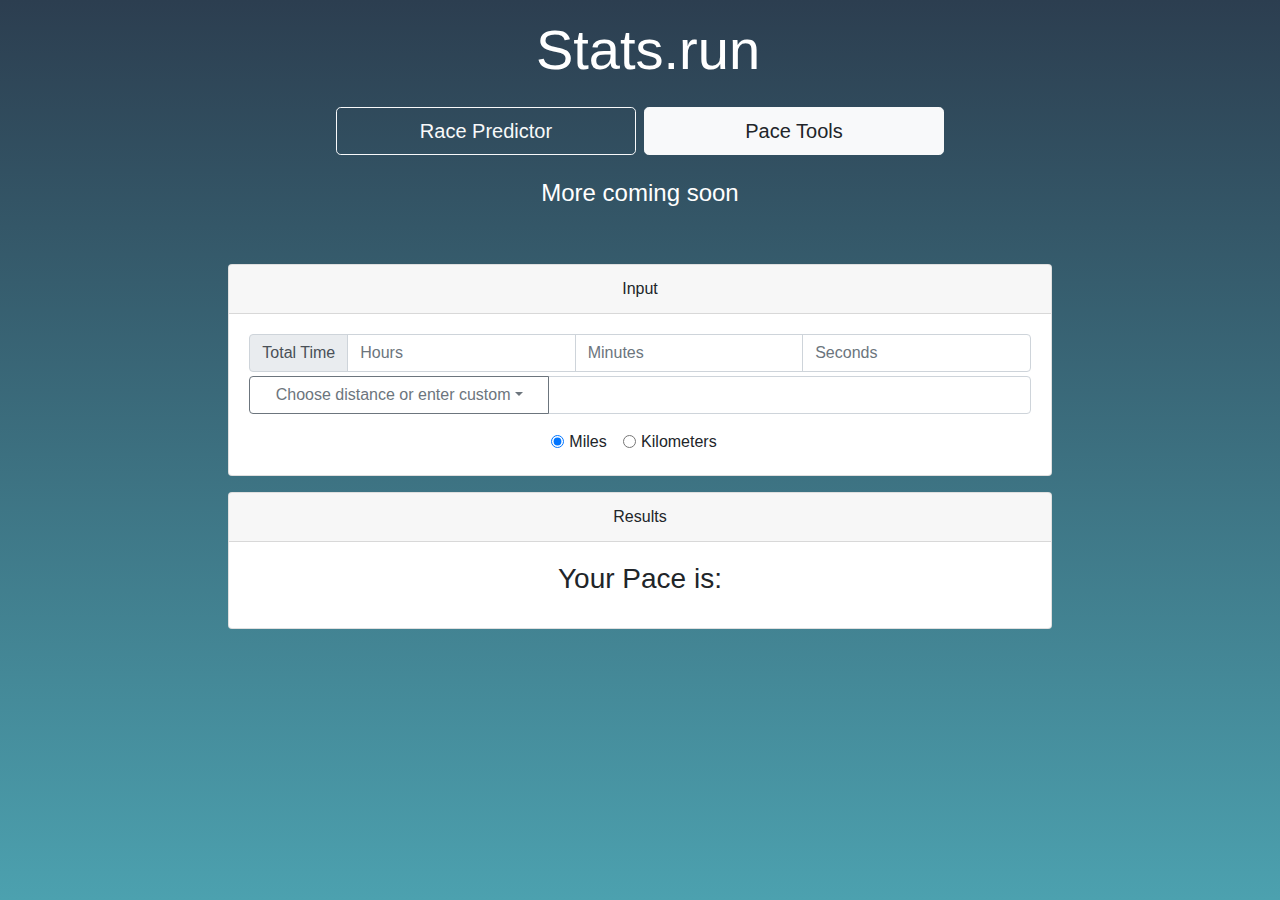
==== pacetools.html @ c3aa8e31 "Changed headings, removed unused css rules" ====
<!DOCTYPE html>
<html lang="en">

<head>
    <meta charset="UTF-8">
    <meta name="viewport" content="width=device-width, initial-scale=1.0">
    <meta http-equiv="X-UA-Compatible" content="ie=edge">
    <link rel="stylesheet" type="text/css" href="styles.css" />
    <link href="https://stackpath.bootstrapcdn.com/bootstrap/4.3.1/css/bootstrap.min.css" rel="stylesheet"
        integrity="sha384-ggOyR0iXCbMQv3Xipma34MD+dH/1fQ784/j6cY/iJTQUOhcWr7x9JvoRxT2MZw1T" crossorigin="anonymous">
    <title>Stats.run</title>
</head>

<body>
    <div class="container-fluid">
        <div class="row justify-content-center" id="nav">
            <div class="col-8 mt-3 text-center">
                <h1 class="display-4 ml-3 text-center">Stats.run</h1>
                <nav class="navbar navbar-light justify-content-center">
                    <form class="form-inline" style="justify-content: center">
                        <a href="index.html" class="btn btn-lg btn-outline-light mx-1 mt-2" role="button">Race
                            Predictor</a>
                        <a href="pacetools.html" class="btn btn-lg btn-outline-light mx-1 mt-2 active"
                            role="button">Pace Tools</a>
                    </form>
                </nav>
                <h4 class="mt-3">More coming soon</h4>
            </div>
        </div>
        <div class="row justify-content-center">
            <div class="col-sm-10 col-md-8 mt-5">
                <div class="card">
                    <div class="card-header text-center">
                        Input
                    </div>
                    <div class="card-body">
                        <div class="input-group">
                            <div class="input-group-prepend">
                                <span class="input-group-text">Total Time</span>
                            </div>
                            <input id="hr" type="number" aria-label="hr" class="form-control refresh"
                                placeholder="Hours">
                            <input id="min" type="number" aria-label="min" class="form-control refresh"
                                placeholder="Minutes">
                            <input id="sec" type="number" aria-label="sec" class="form-control refresh"
                                placeholder="Seconds">
                        </div>
                        <div class="input-group mt-1">
                            <div class="input-group-prepend">
                                <button id="btninput" type="button"
                                    class="btn btn-outline-secondary dropdown-toggle dropdown-toggle-split"
                                    data-toggle="dropdown" aria-haspopup="true" aria-expanded="false">
                                    Choose distance or enter custom
                                </button>
                                <div class="dropdown-menu">
                                    <a class="dropdown-item menuclick" id="marathon" href="#" data-value="26.219"
                                        data-valuem="42.195">Marathon</a>
                                    <a class="dropdown-item menuclick" id="hmarathon" href="#" data-value="13.109"
                                        data-valuem="21.098">Half Marathon</a>
                                    <a class="dropdown-item menuclick" id="20K" href="#" data-value="12.427"
                                        data-valuem="20">20K</a>
                                    <a class="dropdown-item menuclick" id="15K" href="#" data-value="9.321"
                                        data-valuem="15">15K</a>
                                    <a class="dropdown-item menuclick" id="10K" href="#" data-value="6.214"
                                        data-valuem="10">10K</a>
                                    <a class="dropdown-item menuclick" id="5K" href="#" data-value="3.107"
                                        data-valuem="5">5K</a>
                                </div>
                            </div>
                            <input type="number" id="distance" class="form-control refresh"
                                aria-label="Text input with segmented dropdown button">
                        </div>
                        <div id="switch" class="lm-3 text-center mt-3">
                            <div class="form-check form-check-inline">
                                <input class="form-check-input" type="radio" name="inlineRadioOptions" id="inlineRadio1"
                                    id="imperial" value="M" checked>
                                <label class="form-check-label" for="inlineRadio1">Miles</label>
                            </div>
                            <div class="form-check form-check-inline">
                                <input class="form-check-input" type="radio" name="inlineRadioOptions" id="inlineRadio2"
                                    id="metric" value="K">
                                <label class="form-check-label" for="inlineRadio2">Kilometers</label>
                            </div>
                        </div>
                    </div>
                </div>
                <div class="card mt-3">
                    <div class="card-header text-center">
                        Results
                    </div>
                    <div class="card-body text-center">
                        <h3 id="result" class="card-title">Your Pace is:</h5>
                    </div>
                </div>
            </div>
        </div>
    </div>
    <script src="https://ajax.googleapis.com/ajax/libs/jquery/3.4.1/jquery.min.js"></script>
    <script src="https://stackpath.bootstrapcdn.com/bootstrap/4.3.1/js/bootstrap.bundle.min.js"
        integrity="sha384-xrRywqdh3PHs8keKZN+8zzc5TX0GRTLCcmivcbNJWm2rs5C8PRhcEn3czEjhAO9o"
        crossorigin="anonymous"></script>
    <script src="../js/pacetools.js"></script>
</body>

</html>
---- styles.css ----
html {
    height: 100%;
}
body{
    height: 100%;
    background: linear-gradient(to bottom, #2c3e50, #4ca1af); /* W3C, IE 10+/ Edge, Firefox 16+, Chrome 26+, Opera 12+, Safari 7+ */
    color: white;
    margin: 0;
    background-repeat: no-repeat;
    background-attachment: fixed;
}

h1, h4{
    color: white;
}

.btn{
    width: 300px;
}
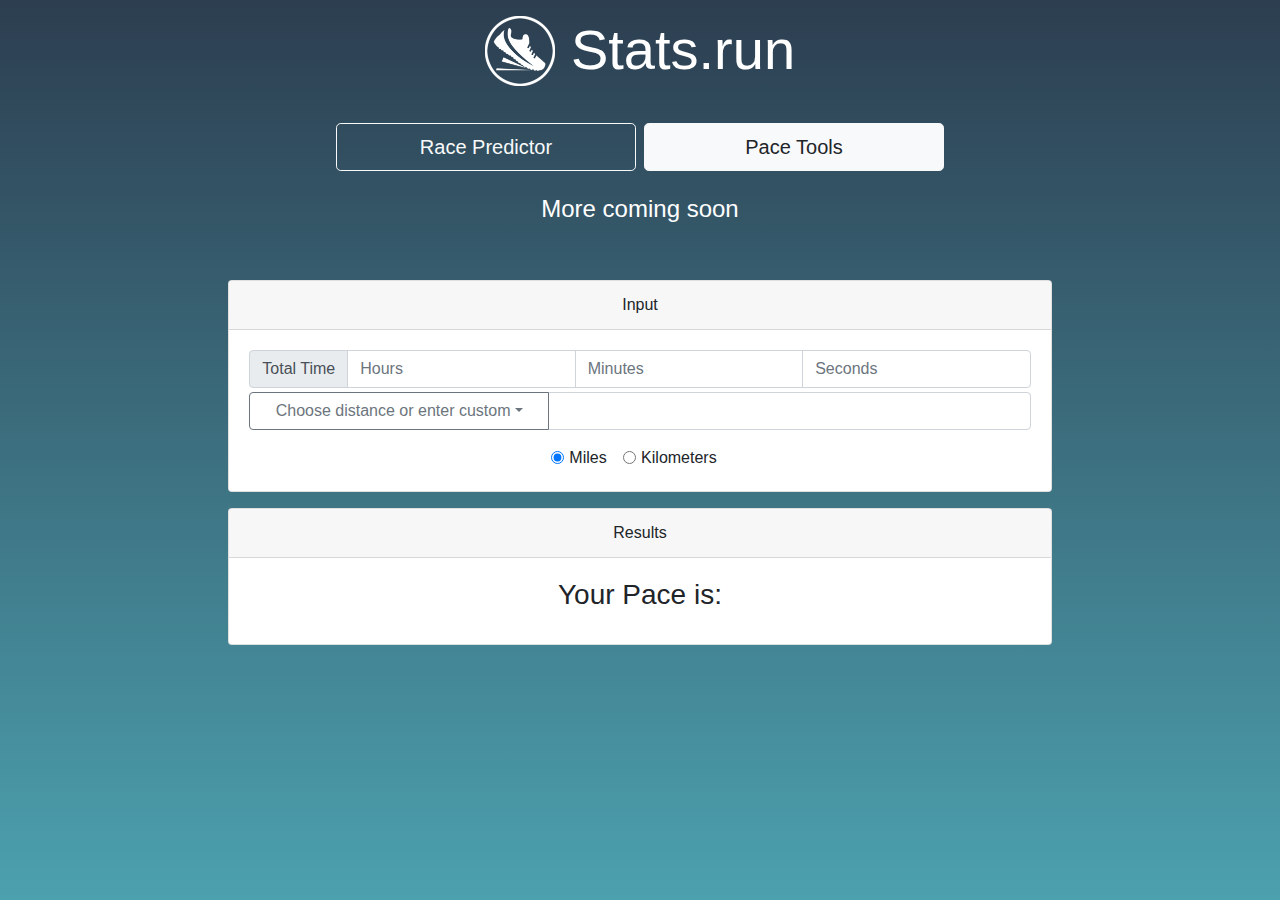
==== commit d1e643f5: "added favicon and header icon" ====
--- a/pacetools.html
+++ b/pacetools.html
@@ -5,6 +5,8 @@
     <meta charset="UTF-8">
     <meta name="viewport" content="width=device-width, initial-scale=1.0">
     <meta http-equiv="X-UA-Compatible" content="ie=edge">
+    <link rel="icon" href="/resources/favicon.ico" type="image/x-icon" />
+    <link rel="shortcut icon" href="/resources/favicon.ico" type="image/x-icon" />
     <link rel="stylesheet" type="text/css" href="styles.css" />
     <link href="https://stackpath.bootstrapcdn.com/bootstrap/4.3.1/css/bootstrap.min.css" rel="stylesheet"
         integrity="sha384-ggOyR0iXCbMQv3Xipma34MD+dH/1fQ784/j6cY/iJTQUOhcWr7x9JvoRxT2MZw1T" crossorigin="anonymous">
@@ -13,9 +15,13 @@
 
 <body>
     <div class="container-fluid">
+        <div class="row justify-content-center mt-3 text-center">
+            <img src="resources/logowhite.png" width="70px" height="70px">
+            <h1 class="display-4 ml-3 text-center">Stats.run</h1>
+        </div>
         <div class="row justify-content-center" id="nav">
             <div class="col-8 mt-3 text-center">
-                <h1 class="display-4 ml-3 text-center">Stats.run</h1>
+                
                 <nav class="navbar navbar-light justify-content-center">
                     <form class="form-inline" style="justify-content: center">
                         <a href="index.html" class="btn btn-lg btn-outline-light mx-1 mt-2" role="button">Race
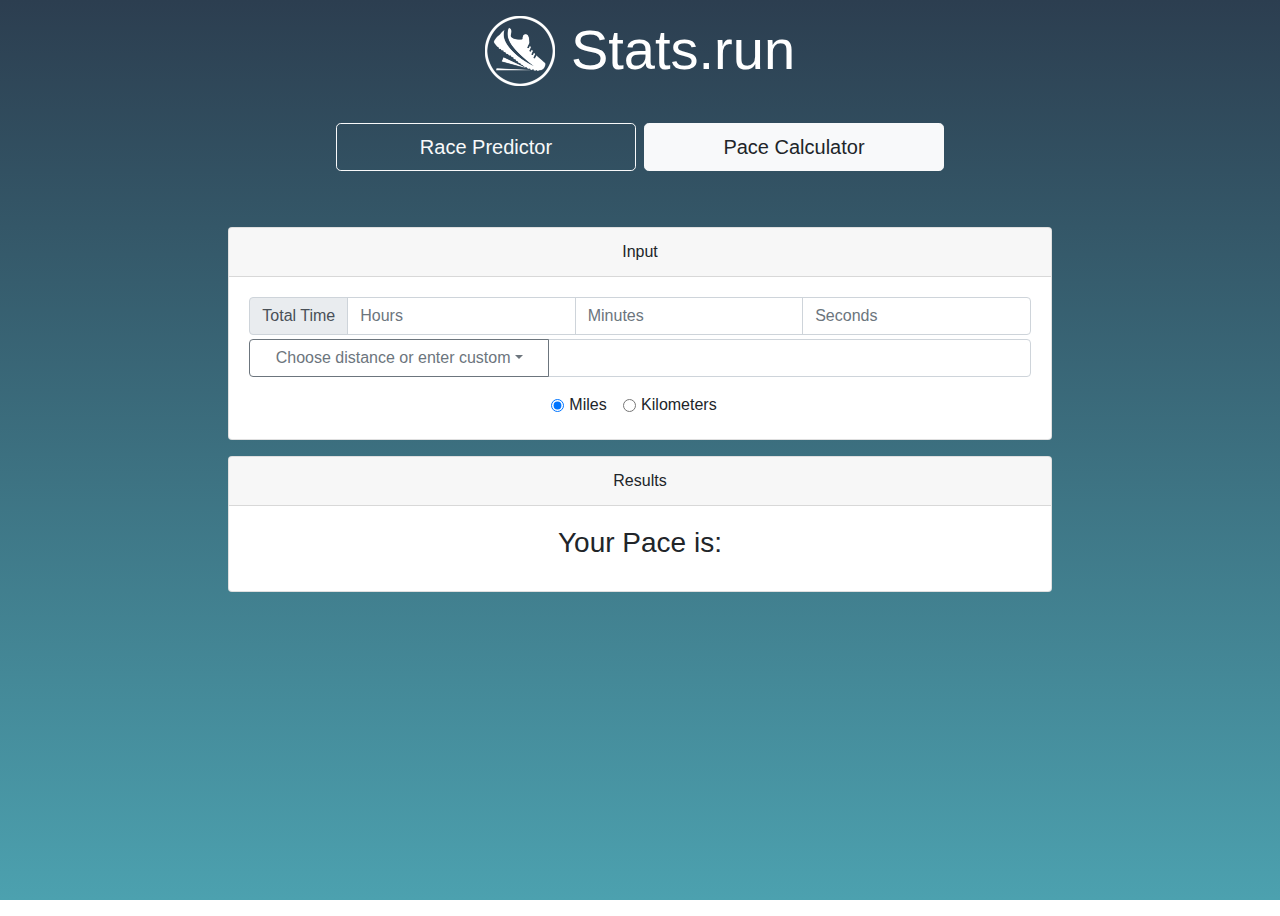
==== commit acd1e70b: "Changed to name to pace calculator" ====
--- a/pacetools.html
+++ b/pacetools.html
@@ -27,10 +27,9 @@
                         <a href="index.html" class="btn btn-lg btn-outline-light mx-1 mt-2" role="button">Race
                             Predictor</a>
                         <a href="pacetools.html" class="btn btn-lg btn-outline-light mx-1 mt-2 active"
-                            role="button">Pace Tools</a>
+                            role="button">Pace Calculator</a>
                     </form>
                 </nav>
-                <h4 class="mt-3">More coming soon</h4>
             </div>
         </div>
         <div class="row justify-content-center">
